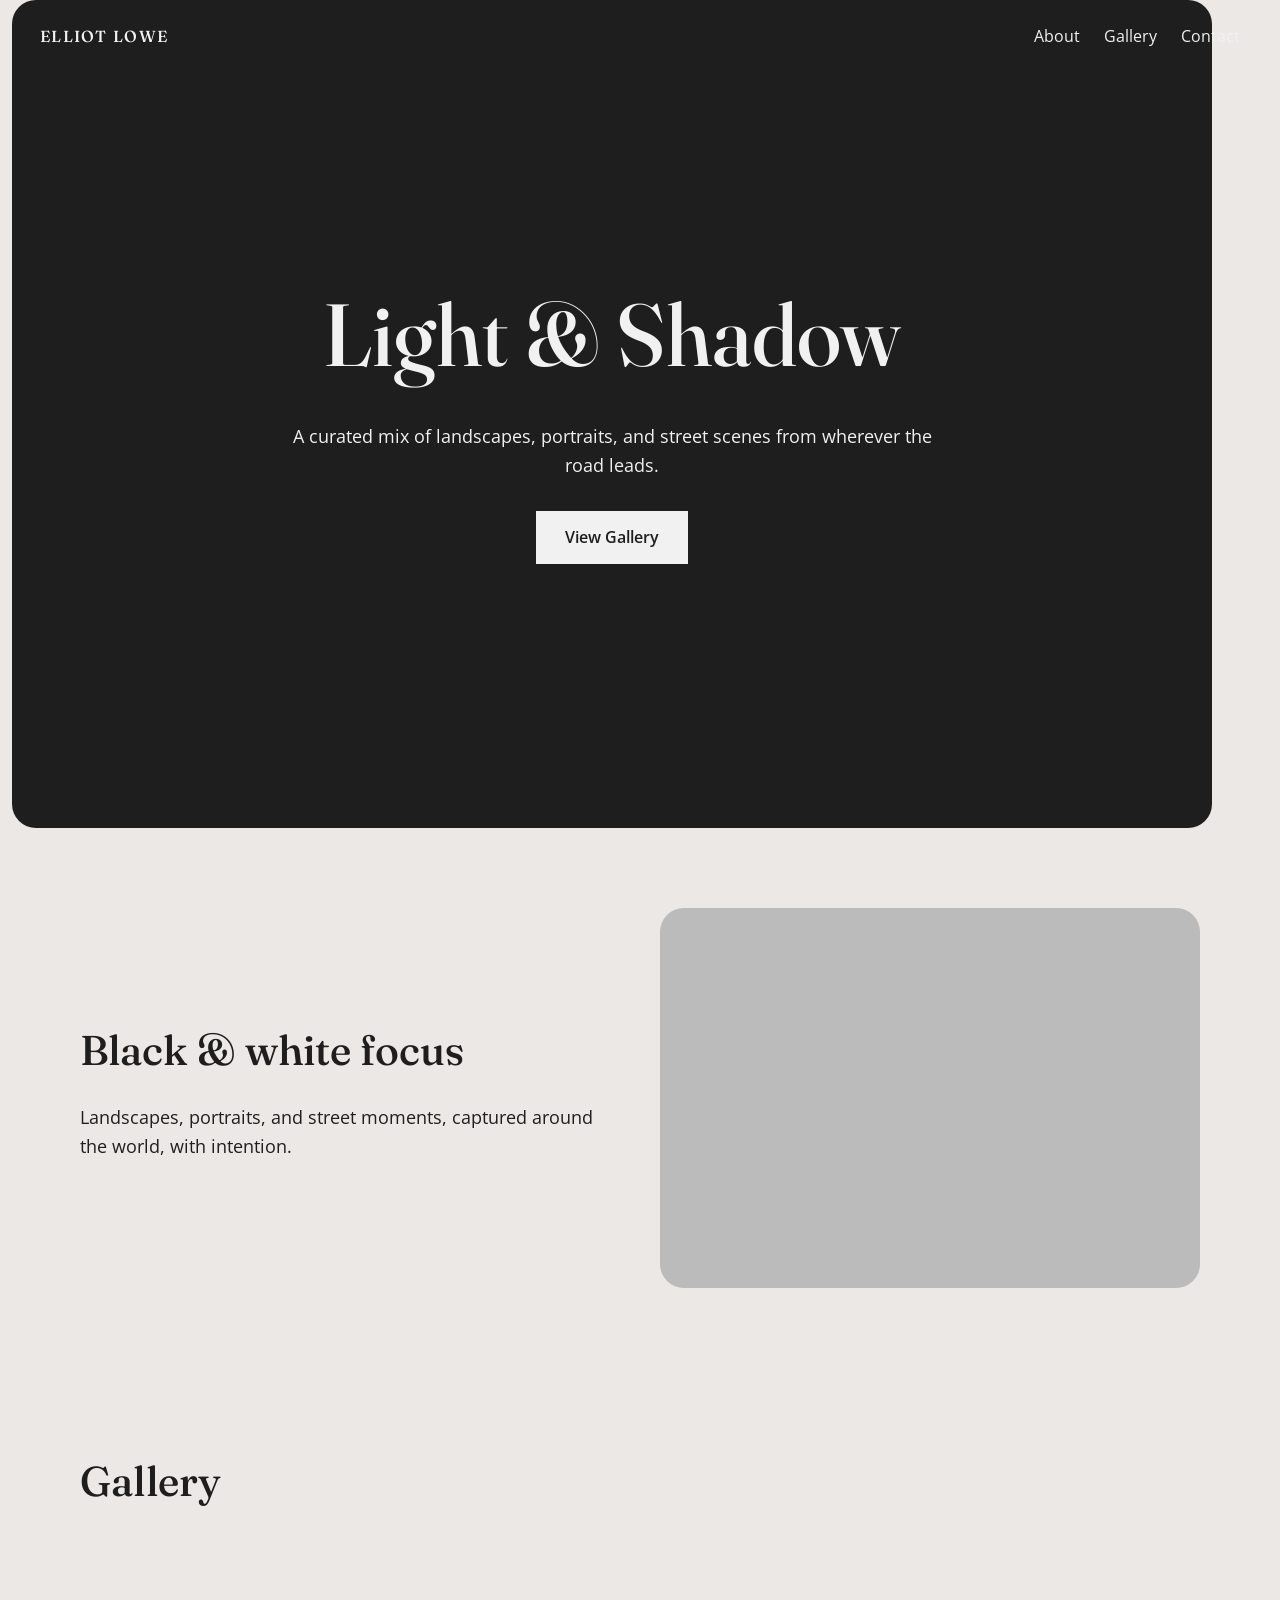
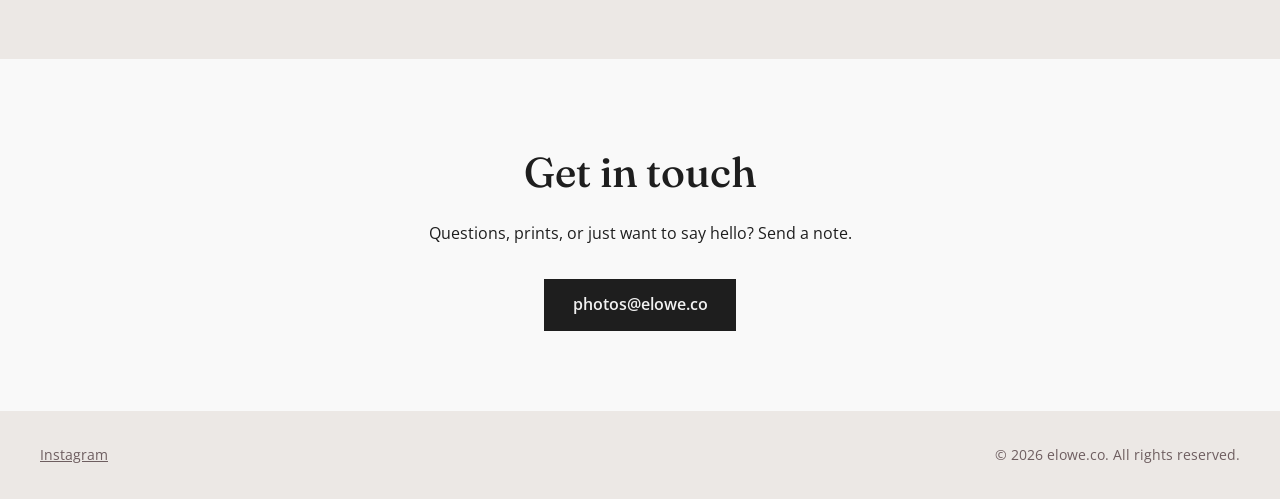
==== index.html @ d2e15234 "Initial static photo site Co-Authored-By: Claude Sonnet 5.5 <noreply@anthropic.com> Claude-Session: " ====
<!doctype html>
<html lang="en">
<head>
  <meta charset="utf-8">
  <meta name="viewport" content="width=device-width, initial-scale=1">
  <title>Elliot Lowe Photography</title>
  <meta name="description" content="Black and white landscapes, portraits, and street scenes from wherever the road leads.">
  <link rel="preconnect" href="https://fonts.googleapis.com">
  <link rel="preconnect" href="https://fonts.gstatic.com" crossorigin>
  <link href="https://fonts.googleapis.com/css2?family=Fraunces:wght@400;500;600&family=Open+Sans:wght@300;400;600&display=swap" rel="stylesheet">
  <link rel="stylesheet" href="style.css">
</head>
<body>
  <header class="site-header">
    <a class="brand" href="#top">Elliot Lowe</a>
    <nav>
      <a href="#about">About</a>
      <a href="#gallery">Gallery</a>
      <a href="#contact">Contact</a>
    </nav>
  </header>

  <main id="top">
    <section class="hero" style="--img: url('photos/IMG_3001.jpg')">
      <div class="hero-inner">
        <h1>Light &amp; Shadow</h1>
        <p>A curated mix of landscapes, portraits, and street scenes from wherever the road leads.</p>
        <a class="button" href="#gallery">View Gallery</a>
      </div>
    </section>

    <section id="about" class="about">
      <div class="about-text">
        <h2>Black &amp; white focus</h2>
        <p>Landscapes, portraits, and street moments, captured around the world, with intention.</p>
      </div>
      <div class="about-photo ph" style="--img: url('photos/IMG_2843.jpg')" role="img" aria-label="Featured photograph"></div>
    </section>

    <section id="gallery" class="gallery">
      <h2>Gallery</h2>
      <div id="grid" class="grid" aria-live="polite"></div>
    </section>

    <section id="contact" class="contact">
      <h2>Get in touch</h2>
      <p>Questions, prints, or just want to say hello? Send a note.</p>
      <a class="button dark" href="mailto:photos@elowe.co">photos@elowe.co</a>
    </section>
  </main>

  <footer class="site-footer">
    <a href="https://instagram.com/elliot_lowe" rel="noopener">Instagram</a>
    <span>&copy; 2026 elowe.co. All rights reserved.</span>
  </footer>

  <div id="lightbox" class="lightbox" hidden>
    <button id="lb-close" aria-label="Close">&times;</button>
    <img id="lb-img" alt="">
    <p id="lb-cap"></p>
  </div>

  <script src="script.js"></script>
</body>
</html>
---- style.css ----
:root {
  --bg: #ece8e5;
  --alt: #f9f9f9;
  --ink: #1e1e1e;
  --muted: #6e5e60;
  --radius: 1.5rem;
}
* { box-sizing: border-box; }
html { scroll-behavior: smooth; }
body {
  margin: 0;
  background: var(--bg);
  color: var(--ink);
  font-family: "Open Sans", system-ui, sans-serif;
  line-height: 1.6;
}
h1, h2, .brand { font-family: "Fraunces", Georgia, serif; font-weight: 500; }
h2 { font-size: clamp(1.8rem, 4vw, 2.6rem); margin: 0 0 1rem; }

.site-header {
  position: absolute; inset: 0 0 auto 0; z-index: 5;
  display: flex; justify-content: space-between; align-items: center;
  padding: 1.5rem clamp(1.5rem, 5vw, 2.5rem);
  color: #f1f1f1;
}
.site-header a { color: inherit; text-decoration: none; }
.brand { text-transform: uppercase; letter-spacing: .08em; }
.site-header nav { display: flex; gap: 1.5rem; }
.site-header nav a:hover { text-decoration: underline; }

.hero {
  margin: 0 .75rem;
  min-height: 92vh;
  border-radius: var(--radius);
  display: grid; place-items: center; text-align: center;
  color: #f1f1f1;
  background:
    linear-gradient(rgba(30,30,30,.7), rgba(30,30,30,.7)),
    var(--img, none) center/cover no-repeat,
    #1e1e1e;
}
.hero-inner { padding: 2rem; max-width: 46rem; }
.hero h1 { font-size: clamp(2.8rem, 8vw, 5.5rem); margin: 0 0 1rem; }
.hero p { font-size: 1.15rem; margin: 0 0 2rem; }

.button {
  display: inline-block; padding: .85rem 1.8rem;
  background: #f1f1f1; color: var(--ink);
  text-decoration: none; font-weight: 600;
  transition: background .2s, color .2s;
}
.button:hover { background: var(--ink); color: #f1f1f1; }
.button.dark { background: var(--ink); color: #f1f1f1; }
.button.dark:hover { background: var(--muted); }

section { padding: 5rem clamp(1.5rem, 5vw, 2.5rem); max-width: 1200px; margin: 0 auto; }

.about { display: grid; gap: 2.5rem; grid-template-columns: 1fr 1fr; align-items: center; }
.about-text p { font-size: 1.15rem; }
.ph {
  background: var(--img, none) center/cover no-repeat, #bbb;
  border-radius: var(--radius);
}
.about-photo { min-height: 380px; }

.grid {
  columns: 3 260px; column-gap: 1rem;
}
.tile {
  break-inside: avoid; margin: 0 0 1rem;
  border-radius: var(--radius); overflow: hidden;
  background: #cfcac6; cursor: zoom-in; position: relative;
}
.tile img { display: block; width: 100%; height: auto; }
.tile.empty {
  aspect-ratio: 3 / 2; display: grid; place-items: center;
  color: var(--muted); font-size: .9rem; cursor: default; padding: 1rem; text-align: center;
}
.tile.empty.tall { aspect-ratio: 2 / 3; }

.contact {
  text-align: center; max-width: none;
  background: var(--alt);
}
.contact p { margin: 0 0 2rem; }

.site-footer {
  display: flex; justify-content: space-between; flex-wrap: wrap; gap: 1rem;
  padding: 2rem clamp(1.5rem, 5vw, 2.5rem);
  color: var(--muted); font-size: .9rem;
}
.site-footer a { color: inherit; }

.lightbox {
  position: fixed; inset: 0; background: rgba(0,0,0,.92); z-index: 20;
  display: grid; place-items: center; align-content: center; gap: .75rem; padding: 2rem;
}
.lightbox[hidden] { display: none; }
.lightbox img { max-width: 100%; max-height: 80vh; border-radius: .5rem; }
.lightbox p { color: #ddd; margin: 0; }
#lb-close {
  position: absolute; top: 1rem; right: 1.5rem;
  background: none; border: 0; color: #fff; font-size: 2.5rem; cursor: pointer;
}

@media (max-width: 720px) {
  .about { grid-template-columns: 1fr; }
  .site-header nav { gap: 1rem; font-size: .9rem; }
  section { padding: 3.5rem 1.5rem; }
}
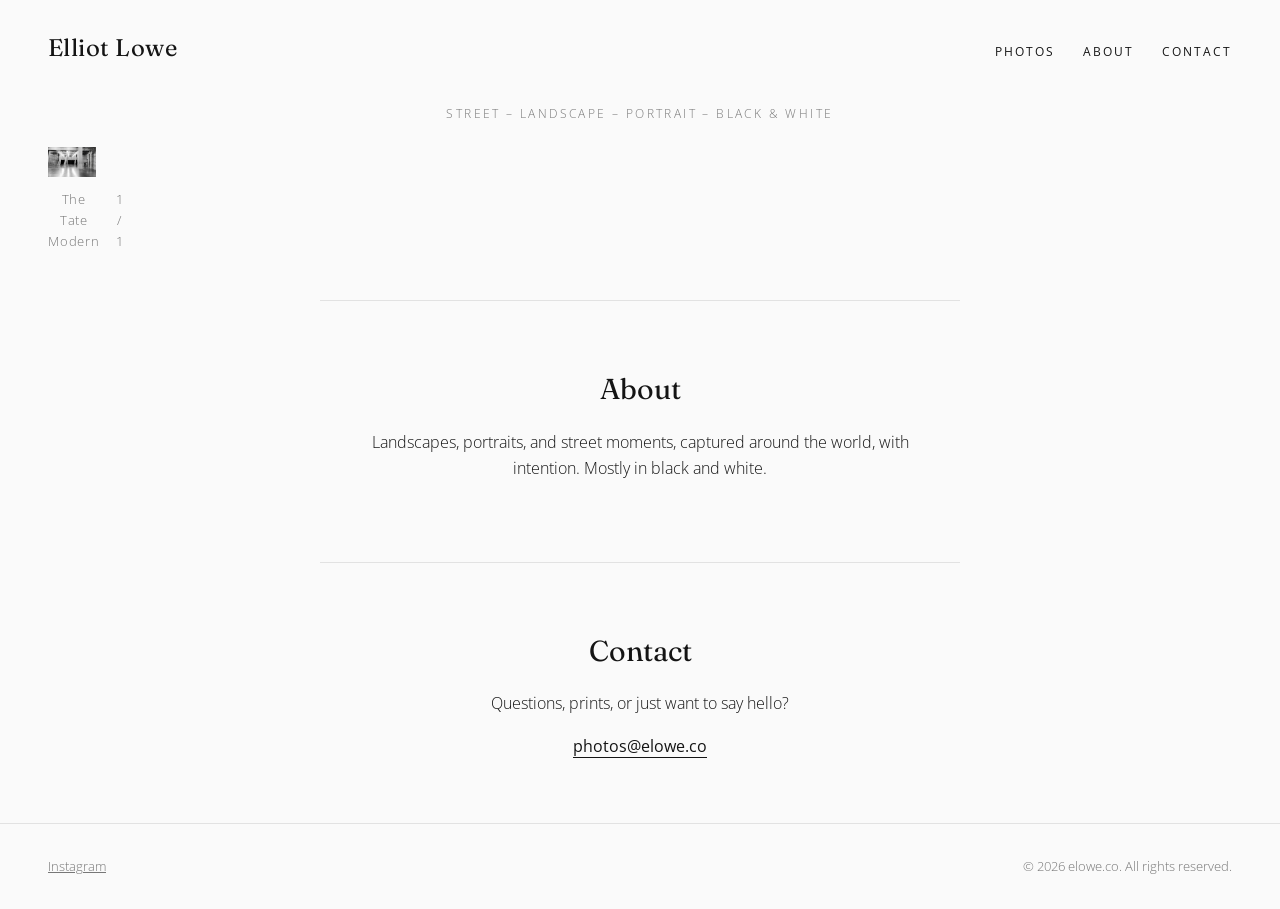
==== commit 1cb35852: "Minimal slideshow homepage, add Tate Modern photo Co-Authored-By: Claude Sonnet 5.5 <noreply@anthrop" ====
--- a/index.html
+++ b/index.html
@@ -7,45 +7,45 @@
   <meta name="description" content="Black and white landscapes, portraits, and street scenes from wherever the road leads.">
   <link rel="preconnect" href="https://fonts.googleapis.com">
   <link rel="preconnect" href="https://fonts.gstatic.com" crossorigin>
-  <link href="https://fonts.googleapis.com/css2?family=Fraunces:wght@400;500;600&family=Open+Sans:wght@300;400;600&display=swap" rel="stylesheet">
+  <link href="https://fonts.googleapis.com/css2?family=Fraunces:wght@400;500&family=Open+Sans:wght@300;400;600&display=swap" rel="stylesheet">
   <link rel="stylesheet" href="style.css">
 </head>
 <body>
   <header class="site-header">
     <a class="brand" href="#top">Elliot Lowe</a>
     <nav>
+      <a href="#photos">Photos</a>
       <a href="#about">About</a>
-      <a href="#gallery">Gallery</a>
       <a href="#contact">Contact</a>
     </nav>
   </header>
 
   <main id="top">
-    <section class="hero" style="--img: url('photos/IMG_3001.jpg')">
-      <div class="hero-inner">
-        <h1>Light &amp; Shadow</h1>
-        <p>A curated mix of landscapes, portraits, and street scenes from wherever the road leads.</p>
-        <a class="button" href="#gallery">View Gallery</a>
+    <section id="photos" class="viewer">
+      <p class="tags">street &ndash; landscape &ndash; portrait &ndash; black &amp; white</p>
+
+      <div class="stage">
+        <button id="prev" class="arrow" aria-label="Previous photo" hidden>&#8249;</button>
+        <figure>
+          <img id="main" alt="">
+          <figcaption><span id="title"></span><span id="count"></span></figcaption>
+        </figure>
+        <button id="next" class="arrow" aria-label="Next photo" hidden>&#8250;</button>
       </div>
+
+      <div id="thumbs" class="thumbs" hidden></div>
+      <p id="empty" class="empty" hidden>Photos coming soon.</p>
     </section>
 
     <section id="about" class="about">
-      <div class="about-text">
-        <h2>Black &amp; white focus</h2>
-        <p>Landscapes, portraits, and street moments, captured around the world, with intention.</p>
-      </div>
-      <div class="about-photo ph" style="--img: url('photos/IMG_2843.jpg')" role="img" aria-label="Featured photograph"></div>
-    </section>
-
-    <section id="gallery" class="gallery">
-      <h2>Gallery</h2>
-      <div id="grid" class="grid" aria-live="polite"></div>
+      <h2>About</h2>
+      <p>Landscapes, portraits, and street moments, captured around the world, with intention. Mostly in black and white.</p>
     </section>
 
     <section id="contact" class="contact">
-      <h2>Get in touch</h2>
-      <p>Questions, prints, or just want to say hello? Send a note.</p>
-      <a class="button dark" href="mailto:photos@elowe.co">photos@elowe.co</a>
+      <h2>Contact</h2>
+      <p>Questions, prints, or just want to say hello?</p>
+      <a class="link" href="mailto:photos@elowe.co">photos@elowe.co</a>
     </section>
   </main>
 
@@ -54,12 +54,6 @@
     <span>&copy; 2026 elowe.co. All rights reserved.</span>
   </footer>
 
-  <div id="lightbox" class="lightbox" hidden>
-    <button id="lb-close" aria-label="Close">&times;</button>
-    <img id="lb-img" alt="">
-    <p id="lb-cap"></p>
-  </div>
-
   <script src="script.js"></script>
 </body>
 </html>
--- a/style.css
+++ b/style.css
@@ -1,9 +1,8 @@
 :root {
-  --bg: #ece8e5;
-  --alt: #f9f9f9;
-  --ink: #1e1e1e;
-  --muted: #6e5e60;
-  --radius: 1.5rem;
+  --bg: #fafafa;
+  --ink: #141414;
+  --muted: #777;
+  --line: #e2e2e2;
 }
 * { box-sizing: border-box; }
 html { scroll-behavior: smooth; }
@@ -12,99 +11,82 @@
   background: var(--bg);
   color: var(--ink);
   font-family: "Open Sans", system-ui, sans-serif;
-  line-height: 1.6;
+  font-weight: 300;
+  line-height: 1.65;
 }
-h1, h2, .brand { font-family: "Fraunces", Georgia, serif; font-weight: 500; }
-h2 { font-size: clamp(1.8rem, 4vw, 2.6rem); margin: 0 0 1rem; }
+h2, .brand { font-family: "Fraunces", Georgia, serif; font-weight: 400; }
+a { color: inherit; }
 
 .site-header {
-  position: absolute; inset: 0 0 auto 0; z-index: 5;
-  display: flex; justify-content: space-between; align-items: center;
-  padding: 1.5rem clamp(1.5rem, 5vw, 2.5rem);
-  color: #f1f1f1;
+  display: flex; justify-content: space-between; align-items: baseline;
+  padding: 1.75rem clamp(1.25rem, 4vw, 3rem);
 }
-.site-header a { color: inherit; text-decoration: none; }
-.brand { text-transform: uppercase; letter-spacing: .08em; }
-.site-header nav { display: flex; gap: 1.5rem; }
-.site-header nav a:hover { text-decoration: underline; }
+.brand { font-size: 1.5rem; text-decoration: none; letter-spacing: .02em; }
+.site-header nav { display: flex; gap: 1.75rem; }
+.site-header nav a {
+  text-decoration: none; text-transform: uppercase;
+  font-size: .78rem; letter-spacing: .16em; font-weight: 400;
+}
+.site-header nav a:hover { text-decoration: underline; text-underline-offset: 6px; }
 
-.hero {
-  margin: 0 .75rem;
-  min-height: 92vh;
-  border-radius: var(--radius);
-  display: grid; place-items: center; text-align: center;
-  color: #f1f1f1;
-  background:
-    linear-gradient(rgba(30,30,30,.7), rgba(30,30,30,.7)),
-    var(--img, none) center/cover no-repeat,
-    #1e1e1e;
+.tags {
+  text-align: center; margin: .5rem 0 1.5rem;
+  text-transform: uppercase; font-size: .75rem; letter-spacing: .2em; color: var(--muted);
 }
-.hero-inner { padding: 2rem; max-width: 46rem; }
-.hero h1 { font-size: clamp(2.8rem, 8vw, 5.5rem); margin: 0 0 1rem; }
-.hero p { font-size: 1.15rem; margin: 0 0 2rem; }
 
-.button {
-  display: inline-block; padding: .85rem 1.8rem;
-  background: #f1f1f1; color: var(--ink);
-  text-decoration: none; font-weight: 600;
-  transition: background .2s, color .2s;
+.viewer { padding: 0 clamp(1rem, 4vw, 3rem) 3rem; }
+.stage {
+  display: grid; grid-template-columns: 3rem 1fr 3rem; align-items: center;
+  max-width: 1500px; margin: 0 auto;
 }
-.button:hover { background: var(--ink); color: #f1f1f1; }
-.button.dark { background: var(--ink); color: #f1f1f1; }
-.button.dark:hover { background: var(--muted); }
+.stage figure { margin: 0; text-align: center; }
+.stage img {
+  max-width: 100%; max-height: 74vh; width: auto; height: auto;
+  cursor: pointer; display: block; margin: 0 auto;
+}
+figcaption {
+  display: flex; justify-content: space-between; gap: 1rem;
+  max-width: 1100px; margin: .75rem auto 0;
+  font-size: .8rem; color: var(--muted); letter-spacing: .06em;
+}
+.arrow {
+  background: none; border: 0; font-size: 3rem; line-height: 1;
+  color: var(--ink); cursor: pointer; opacity: .55;
+}
+.arrow:hover { opacity: 1; }
+.arrow[hidden] { display: none; }
 
-section { padding: 5rem clamp(1.5rem, 5vw, 2.5rem); max-width: 1200px; margin: 0 auto; }
+.thumbs {
+  display: flex; gap: .5rem; justify-content: center; flex-wrap: wrap;
+  max-width: 1100px; margin: 1.75rem auto 0;
+}
+.thumbs[hidden], .empty[hidden] { display: none; }
+.thumbs button {
+  padding: 0; border: 2px solid transparent; background: none; cursor: pointer;
+  opacity: .55; transition: opacity .2s;
+}
+.thumbs button.on, .thumbs button:hover { opacity: 1; border-color: var(--ink); }
+.thumbs img { display: block; width: 84px; height: 56px; object-fit: cover; }
+.empty { text-align: center; color: var(--muted); padding: 6rem 0; }
 
-.about { display: grid; gap: 2.5rem; grid-template-columns: 1fr 1fr; align-items: center; }
-.about-text p { font-size: 1.15rem; }
-.ph {
-  background: var(--img, none) center/cover no-repeat, #bbb;
-  border-radius: var(--radius);
+.about, .contact {
+  max-width: 640px; margin: 0 auto; padding: 4rem 1.5rem; text-align: center;
+  border-top: 1px solid var(--line);
 }
-.about-photo { min-height: 380px; }
-
-.grid {
-  columns: 3 260px; column-gap: 1rem;
-}
-.tile {
-  break-inside: avoid; margin: 0 0 1rem;
-  border-radius: var(--radius); overflow: hidden;
-  background: #cfcac6; cursor: zoom-in; position: relative;
-}
-.tile img { display: block; width: 100%; height: auto; }
-.tile.empty {
-  aspect-ratio: 3 / 2; display: grid; place-items: center;
-  color: var(--muted); font-size: .9rem; cursor: default; padding: 1rem; text-align: center;
-}
-.tile.empty.tall { aspect-ratio: 2 / 3; }
-
-.contact {
-  text-align: center; max-width: none;
-  background: var(--alt);
-}
-.contact p { margin: 0 0 2rem; }
+.about h2, .contact h2 { font-size: 1.8rem; margin: 0 0 1rem; }
+.contact p { margin: 0 0 1rem; }
+.link { font-weight: 400; text-underline-offset: 5px; }
 
 .site-footer {
   display: flex; justify-content: space-between; flex-wrap: wrap; gap: 1rem;
-  padding: 2rem clamp(1.5rem, 5vw, 2.5rem);
-  color: var(--muted); font-size: .9rem;
-}
-.site-footer a { color: inherit; }
-
-.lightbox {
-  position: fixed; inset: 0; background: rgba(0,0,0,.92); z-index: 20;
-  display: grid; place-items: center; align-content: center; gap: .75rem; padding: 2rem;
-}
-.lightbox[hidden] { display: none; }
-.lightbox img { max-width: 100%; max-height: 80vh; border-radius: .5rem; }
-.lightbox p { color: #ddd; margin: 0; }
-#lb-close {
-  position: absolute; top: 1rem; right: 1.5rem;
-  background: none; border: 0; color: #fff; font-size: 2.5rem; cursor: pointer;
+  padding: 2rem clamp(1.25rem, 4vw, 3rem);
+  color: var(--muted); font-size: .8rem;
+  border-top: 1px solid var(--line);
 }
 
-@media (max-width: 720px) {
-  .about { grid-template-columns: 1fr; }
-  .site-header nav { gap: 1rem; font-size: .9rem; }
-  section { padding: 3.5rem 1.5rem; }
+@media (max-width: 640px) {
+  .site-header { flex-direction: column; gap: .75rem; align-items: flex-start; }
+  .stage { grid-template-columns: 1fr; }
+  .arrow { display: none; }
+  .thumbs img { width: 64px; height: 44px; }
 }
